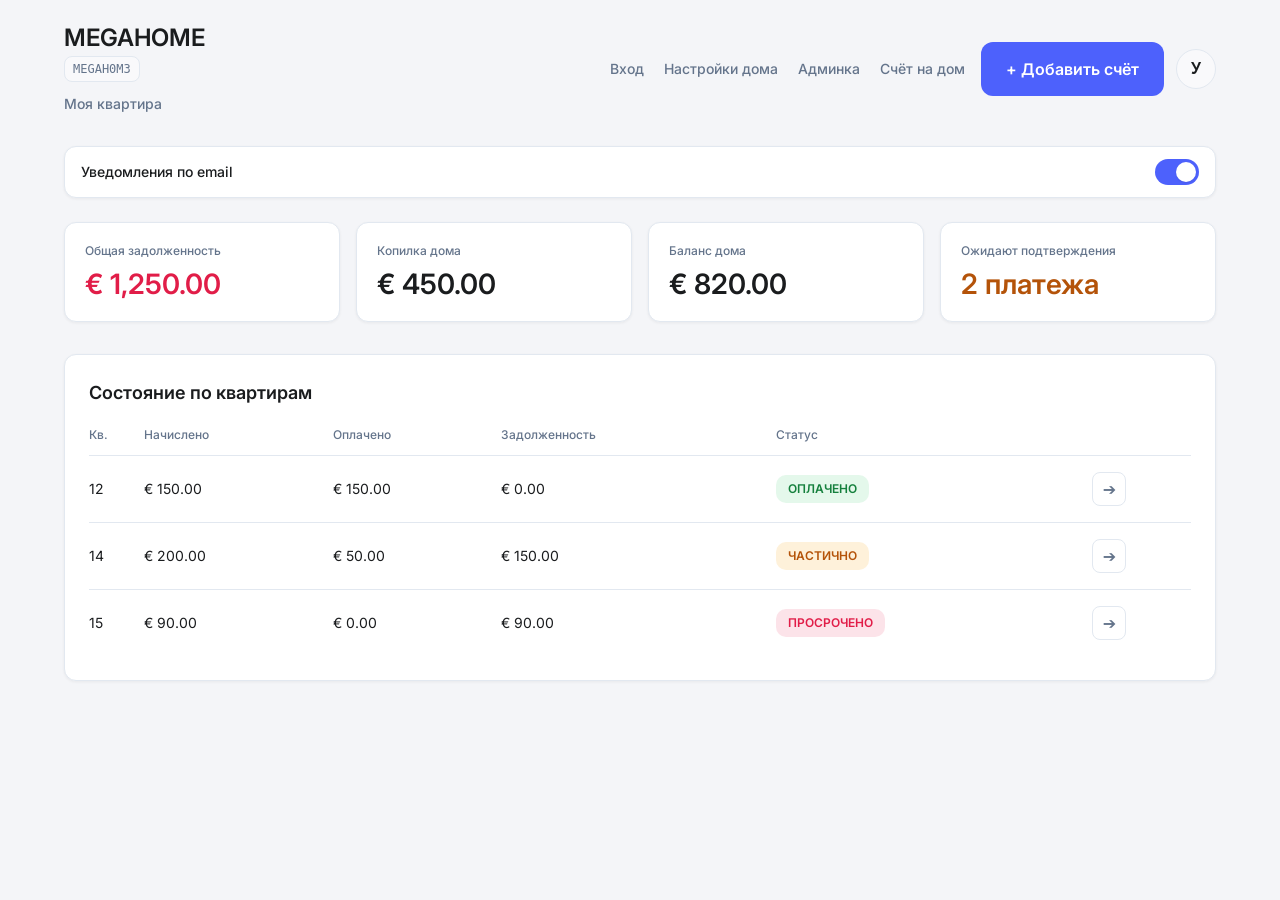
==== index.html @ 359cebdf "Initial project deploy Made-with: Cursor" ====
<!DOCTYPE html>
<html lang="ru">
<head>
  <meta charset="UTF-8">
  <meta name="viewport" content="width=device-width, initial-scale=1.0">
  <title>Управляющий | MEGAHOME</title>
  <link rel="preconnect" href="https://fonts.googleapis.com">
  <link rel="preconnect" href="https://fonts.gstatic.com" crossorigin>
  <link href="https://fonts.googleapis.com/css2?family=Inter:wght@400;500;600&display=swap" rel="stylesheet">
  <link rel="stylesheet" href="style.css">
</head>
<body>

  <div class="dashboard-wrapper">
    <header class="top-bar">
      <div class="brand brand-meta">
        <h1>MEGAHOME</h1>
        <span class="house-code">MEGAH0M3</span>
        <a href="apartment.html" class="link-subtle brand-page-link">Моя квартира</a>
      </div>
      <div class="actions">
        <a href="auth.html" class="link-subtle actions-form-link">Вход</a>
        <a href="home-settings.html" class="link-subtle actions-form-link">Настройки дома</a>
        <a href="platform-admin.html" class="link-subtle actions-form-link">Админка</a>
        <a href="add-expense.html" class="link-subtle actions-form-link">Счёт на дом</a>
        <button type="button" class="btn-primary" id="openAddAccountModal" aria-haspopup="dialog">
          + Добавить счёт
        </button>
        <button type="button" class="profile-avatar" id="openProfileSheet" aria-haspopup="dialog" aria-label="Меню профиля">
          У
        </button>
      </div>
    </header>

    <main class="content">
      <div class="toggle-row toggle-row--wide">
        <span class="toggle-label" id="label-email-notify">Уведомления по email</span>
        <label class="toggle">
          <input type="checkbox" class="toggle-input" id="toggle-email" aria-labelledby="label-email-notify" checked>
          <span class="toggle-track"><span class="toggle-thumb"></span></span>
        </label>
      </div>

      <section class="metrics-grid">
        <div class="metric-card surface-card">
          <span class="metric-label">Общая задолженность</span>
          <h2 class="metric-value danger">€ 1,250.00</h2>
        </div>
        <div class="metric-card surface-card">
          <span class="metric-label">Копилка дома</span>
          <h2 class="metric-value">€ 450.00</h2>
        </div>
        <div class="metric-card surface-card">
          <span class="metric-label">Баланс дома</span>
          <h2 class="metric-value">€ 820.00</h2>
        </div>
        <div class="metric-card surface-card">
          <span class="metric-label">Ожидают подтверждения</span>
          <h2 class="metric-value warning">2 платежа</h2>
        </div>
      </section>

      <section class="data-section surface-card">
        <h3 class="section-title">Состояние по квартирам</h3>
        <table class="data-table">
          <thead>
            <tr>
              <th>Кв.</th>
              <th>Начислено</th>
              <th>Оплачено</th>
              <th>Задолженность</th>
              <th>Статус</th>
              <th></th>
            </tr>
          </thead>
          <tbody>
            <tr>
              <td>12</td>
              <td>€ 150.00</td>
              <td>€ 150.00</td>
              <td>€ 0.00</td>
              <td><span class="badge status-tooltip status-tooltip--success">ОПЛАЧЕНО</span></td>
              <td><a href="apartment.html" class="btn-icon" aria-label="Подробнее о квартире 12">➔</a></td>
            </tr>
            <tr>
              <td>14</td>
              <td>€ 200.00</td>
              <td>€ 50.00</td>
              <td>€ 150.00</td>
              <td><span class="badge status-tooltip status-tooltip--warning">ЧАСТИЧНО</span></td>
              <td><a href="home-settings.html" class="btn-icon" aria-label="Подробнее о квартире 14">➔</a></td>
            </tr>
            <tr>
              <td>15</td>
              <td>€ 90.00</td>
              <td>€ 0.00</td>
              <td>€ 90.00</td>
              <td><span class="badge status-tooltip status-tooltip--danger">ПРОСРОЧЕНО</span></td>
              <td><a href="add-expense.html" class="btn-icon" aria-label="Создать счет для квартиры 15">➔</a></td>
            </tr>
          </tbody>
        </table>
      </section>
    </main>
  </div>

  <!-- Pop-up: ввод + две кнопки -->
  <div class="modal-backdrop" id="modalBackdrop" role="dialog" aria-modal="true" aria-labelledby="modalTitle" hidden>
    <div class="modal">
      <h2 id="modalTitle" class="modal-title">Новый счёт</h2>
      <p class="modal-body">Укажите название счёта — его увидят жильцы в общем списке.</p>
      <label class="sr-only" for="modalInput">Название счёта</label>
      <input class="modal-field" id="modalInput" type="text" placeholder="Placeholder" autocomplete="off">
      <div class="modal-actions modal-actions--row">
        <button type="button" class="btn-ghost" id="modalCancel">Отмена</button>
        <button type="button" class="btn-primary" id="modalConfirm">Добавить</button>
      </div>
    </div>
  </div>

  <!-- Action Sheet -->
  <div class="action-sheet" id="actionSheet" aria-hidden="true">
    <button type="button" class="action-sheet-backdrop" id="actionSheetBackdrop" aria-label="Закрыть меню"></button>
    <div class="action-sheet-panel">
      <div class="action-sheet-card">
        <div class="action-sheet-header">
          <div class="action-sheet-title">Профиль</div>
          <p class="action-sheet-message">Выберите действие для этой учётной записи.</p>
        </div>
        <ul class="action-sheet-list">
          <li><button type="button" class="action-sheet-item" data-go="home-settings.html">Настройки дома</button></li>
          <li><button type="button" class="action-sheet-item" data-go="add-expense.html">Пригласить жильца</button></li>
          <li><button type="button" class="action-sheet-item action-sheet-item--destructive" data-go="auth.html">Выйти из дома</button></li>
        </ul>
      </div>
      <button type="button" class="action-sheet-cancel" id="actionSheetCancel">Отмена</button>
    </div>
  </div>

  <script>
    (function () {
      var modalBackdrop = document.getElementById("modalBackdrop");
      var openModalBtn = document.getElementById("openAddAccountModal");
      var modalCancel = document.getElementById("modalCancel");
      var modalConfirm = document.getElementById("modalConfirm");
      var modalInput = document.getElementById("modalInput");

      function openModal() {
        modalBackdrop.hidden = false;
        requestAnimationFrame(function () {
          modalBackdrop.classList.add("is-open");
        });
        modalInput.focus();
      }

      function closeModal() {
        modalBackdrop.classList.remove("is-open");
        setTimeout(function () {
          modalBackdrop.hidden = true;
        }, 200);
      }

      openModalBtn.addEventListener("click", openModal);
      modalCancel.addEventListener("click", closeModal);
      modalConfirm.addEventListener("click", function () {
        closeModal();
        window.location.href = "add-expense.html";
      });
      modalBackdrop.addEventListener("click", function (e) {
        if (e.target === modalBackdrop) closeModal();
      });

      var sheet = document.getElementById("actionSheet");
      var sheetBackdrop = document.getElementById("actionSheetBackdrop");
      var sheetCancel = document.getElementById("actionSheetCancel");
      var openSheetBtn = document.getElementById("openProfileSheet");

      function openSheet() {
        sheet.classList.add("is-open");
        sheet.setAttribute("aria-hidden", "false");
      }

      function closeSheet() {
        sheet.classList.remove("is-open");
        sheet.setAttribute("aria-hidden", "true");
      }

      openSheetBtn.addEventListener("click", openSheet);
      sheetBackdrop.addEventListener("click", closeSheet);
      sheetCancel.addEventListener("click", closeSheet);
      sheet.querySelectorAll("[data-go]").forEach(function (btn) {
        btn.addEventListener("click", function () {
          var target = btn.getAttribute("data-go");
          closeSheet();
          if (target) window.location.href = target;
        });
      });

      document.addEventListener("keydown", function (e) {
        if (e.key === "Escape") {
          if (modalBackdrop.classList.contains("is-open")) closeModal();
          if (sheet.classList.contains("is-open")) closeSheet();
        }
      });
    })();
  </script>
</body>
</html>
---- style.css ----
/* Дизайн-система: токены (Action Sheet, Pop-Up, Toggle, типографика Inter) */
:root {
  --color-primary: #4d61fc;
  --color-primary-hover: #3d4fe0;
  --color-primary-focus-ring: rgba(77, 97, 252, 0.35);
  --color-destructive: #e11d48;
  --color-destructive-hover: #c5163d;

  --color-bg-page: #f4f5f8;
  --color-bg-surface: #ffffff;
  --color-bg-muted: #f9f9fb;
  --color-border: #e2e8f0;

  --color-text: #1a1c1e;
  --color-text-muted: #64748b;

  --color-toggle-off: #e1e4e8;
  --color-toggle-off-hover: #d1d5db;
  --color-toggle-knob: #ffffff;

  --font-family: "Inter", system-ui, -apple-system, "Segoe UI", sans-serif;

  --radius-sm: 8px;
  --radius-md: 12px;
  --radius-lg: 16px;
  --radius-pill: 999px;

  --shadow-modal: 0 24px 48px rgba(26, 28, 30, 0.12);
  --shadow-card: 0 1px 3px rgba(26, 28, 30, 0.06);

  /* Типографика (px из спецификации) */
  --h5-size: 24px;
  --h5-lh: 28px;
  --s1-size: 18px;
  --s1-lh: 28px;
  --s2-size: 16px;
  --s2-lh: 24px;
  --b1-size: 16px;
  --b1-lh: 24px;
  --b3-size: 14px;
  --b3-lh: 20px;
  --c1-size: 12px;
  --c1-lh: 16px;
  --label-size: 12px;
  --label-lh: 16px;
  --btn-large-size: 16px;
  --btn-large-lh: 20px;
}

* {
  box-sizing: border-box;
  margin: 0;
  padding: 0;
}

body {
  background-color: var(--color-bg-page);
  color: var(--color-text);
  font-family: var(--font-family);
  font-size: var(--b1-size);
  line-height: var(--b1-lh);
  font-weight: 400;
  letter-spacing: 0;
  -webkit-font-smoothing: antialiased;
}

/* Типографика */
.text-h5 {
  font-size: var(--h5-size);
  line-height: var(--h5-lh);
  font-weight: 600;
  letter-spacing: 0;
}

.text-s1 {
  font-size: var(--s1-size);
  line-height: var(--s1-lh);
  font-weight: 600;
  letter-spacing: 0;
}

.text-s2 {
  font-size: var(--s2-size);
  line-height: var(--s2-lh);
  font-weight: 600;
  letter-spacing: 0;
}

.text-b3 {
  font-size: var(--b3-size);
  line-height: var(--b3-lh);
  font-weight: 400;
  letter-spacing: 0;
}

.text-b3-medium {
  font-size: var(--b3-size);
  line-height: var(--b3-lh);
  font-weight: 500;
  letter-spacing: 0;
}

.text-label {
  font-size: var(--label-size);
  line-height: var(--label-lh);
  font-weight: 500;
  letter-spacing: 0;
}

.text-c1 {
  font-size: var(--c1-size);
  line-height: var(--c1-lh);
  font-weight: 400;
  letter-spacing: 0;
}

.dashboard-wrapper {
  max-width: 1200px;
  margin: 0 auto;
  padding: 24px 24px 48px;
}

/* Карточки / поверхности */
.surface-card {
  background: var(--color-bg-surface);
  border: 1px solid var(--color-border);
  border-radius: var(--radius-md);
  box-shadow: var(--shadow-card);
}

/* Шапка */
.top-bar {
  display: flex;
  justify-content: space-between;
  align-items: center;
  flex-wrap: wrap;
  gap: 16px;
  margin-bottom: 32px;
}

.brand h1 {
  font-size: var(--h5-size);
  line-height: var(--h5-lh);
  font-weight: 600;
  letter-spacing: 0;
}

.brand-meta {
  display: flex;
  flex-direction: column;
  gap: 4px;
}

.house-code {
  font-size: var(--c1-size);
  line-height: var(--c1-lh);
  color: var(--color-text-muted);
  font-family: ui-monospace, "Cascadia Code", monospace;
  background: var(--color-bg-muted);
  padding: 4px 8px;
  border-radius: var(--radius-sm);
  border: 1px solid var(--color-border);
  width: fit-content;
}

.actions {
  display: flex;
  gap: 12px;
  align-items: center;
}

.actions-form-link {
  padding: 8px 4px;
  white-space: nowrap;
}

/* Кнопка Large: Semi Bold 16 / 20 */
.btn-primary {
  background-color: var(--color-primary);
  color: #ffffff;
  border: none;
  padding: 10px 20px;
  font-family: inherit;
  font-size: var(--btn-large-size);
  line-height: var(--btn-large-lh);
  font-weight: 600;
  letter-spacing: 0;
  border-radius: var(--radius-sm);
  cursor: pointer;
  transition: background-color 0.15s ease, box-shadow 0.15s ease;
}

.btn-primary:hover {
  background-color: var(--color-primary-hover);
}

.btn-primary:focus-visible {
  outline: none;
  box-shadow: 0 0 0 3px var(--color-primary-focus-ring);
}

.btn-ghost {
  background: transparent;
  color: var(--color-primary);
  border: 1px solid var(--color-primary);
  padding: 10px 18px;
  font-family: inherit;
  font-size: var(--btn-large-size);
  line-height: var(--btn-large-lh);
  font-weight: 600;
  border-radius: var(--radius-sm);
  cursor: pointer;
  transition: background-color 0.15s ease, color 0.15s ease;
}

.btn-ghost:hover {
  background: rgba(77, 97, 252, 0.06);
}

.btn-ghost:focus-visible {
  outline: none;
  box-shadow: 0 0 0 3px var(--color-primary-focus-ring);
}

.profile-avatar {
  width: 40px;
  height: 40px;
  background: var(--color-bg-muted);
  border: 1px solid var(--color-border);
  border-radius: 50%;
  display: flex;
  align-items: center;
  justify-content: center;
  font-weight: 600;
  font-size: var(--s2-size);
  color: var(--color-text);
  cursor: pointer;
  transition: border-color 0.15s ease, box-shadow 0.15s ease;
}

.profile-avatar:hover {
  border-color: var(--color-primary);
}

.profile-avatar:focus-visible {
  outline: none;
  box-shadow: 0 0 0 3px var(--color-primary-focus-ring);
}

/* Метрики */
.metrics-grid {
  display: grid;
  grid-template-columns: repeat(auto-fit, minmax(240px, 1fr));
  gap: 16px;
  margin-bottom: 32px;
}

.metric-card {
  padding: 20px;
  display: flex;
  flex-direction: column;
  gap: 8px;
}

.metric-label {
  font-size: var(--label-size);
  line-height: var(--label-lh);
  font-weight: 500;
  color: var(--color-text-muted);
  letter-spacing: 0;
}

.metric-value {
  font-size: 28px;
  line-height: 34px;
  font-weight: 600;
  letter-spacing: 0;
  color: var(--color-text);
}

.metric-value.danger {
  color: var(--color-destructive);
}

.metric-value.warning {
  color: #b45309;
}

/* Секция таблицы */
.data-section {
  padding: 24px;
}

.section-title {
  font-size: var(--s1-size);
  line-height: var(--s1-lh);
  font-weight: 600;
  margin-bottom: 20px;
  color: var(--color-text);
}

.data-table {
  width: 100%;
  border-collapse: collapse;
  text-align: left;
}

.data-table th {
  color: var(--color-text-muted);
  font-weight: 500;
  font-size: var(--label-size);
  line-height: var(--label-lh);
  padding-bottom: 12px;
  border-bottom: 1px solid var(--color-border);
}

.data-table td {
  padding: 16px 0;
  border-bottom: 1px solid var(--color-border);
  font-size: var(--b3-size);
  line-height: var(--b3-lh);
}

.data-table tr:last-child td {
  border-bottom: none;
}

.badge {
  font-size: var(--c1-size);
  line-height: var(--c1-lh);
  font-weight: 600;
  padding: 4px 10px;
  border-radius: var(--radius-sm);
  letter-spacing: 0;
}

.badge-success {
  background: rgba(34, 197, 94, 0.12);
  color: #15803d;
}

.badge-warning {
  background: rgba(245, 158, 11, 0.15);
  color: #b45309;
}

.badge-danger {
  background: rgba(225, 29, 72, 0.12);
  color: var(--color-destructive);
}

/* Статусы таблицы в стиле tooltip */
.status-tooltip {
  position: relative;
  display: inline-flex;
  align-items: center;
  justify-content: center;
  min-height: 28px;
  padding: 6px 12px;
  border-radius: 10px;
  font-size: var(--c1-size);
  line-height: var(--c1-lh);
  font-weight: 600;
  letter-spacing: 0;
}

.status-tooltip--success {
  background: rgba(34, 197, 94, 0.12);
  color: #15803d;
}

.status-tooltip--warning {
  background: rgba(245, 158, 11, 0.15);
  color: #b45309;
}

.status-tooltip--danger {
  background: rgba(225, 29, 72, 0.12);
  color: var(--color-destructive);
}

.btn-icon {
  background: none;
  border: none;
  color: var(--color-text-muted);
  cursor: pointer;
  padding: 8px;
  border-radius: var(--radius-sm);
  font-size: 16px;
  transition: color 0.15s ease, background 0.15s ease;
}

.btn-icon:hover {
  color: var(--color-primary);
  background: var(--color-bg-muted);
}

.btn-icon:focus-visible {
  outline: none;
  box-shadow: 0 0 0 3px var(--color-primary-focus-ring);
}

/* Toggle (switch) */
.toggle-row {
  display: flex;
  align-items: center;
  justify-content: space-between;
  gap: 16px;
  max-width: 360px;
  padding: 12px 16px;
  background: var(--color-bg-surface);
  border: 1px solid var(--color-border);
  border-radius: var(--radius-md);
  box-shadow: var(--shadow-card);
}

.toggle-row--wide {
  max-width: none;
  margin-bottom: 24px;
}

.toggle-row .toggle-label {
  color: var(--color-text);
  font-size: var(--b3-size);
  line-height: var(--b3-lh);
  font-weight: 500;
}

.toggle-input {
  position: absolute;
  opacity: 0;
  width: 0;
  height: 0;
}

.toggle {
  position: relative;
  width: 44px;
  height: 26px;
  flex-shrink: 0;
  cursor: pointer;
}

.toggle-track {
  position: absolute;
  inset: 0;
  background: var(--color-toggle-off);
  border-radius: var(--radius-pill);
  transition: background-color 0.2s ease;
}

.toggle-thumb {
  position: absolute;
  top: 3px;
  left: 3px;
  width: 20px;
  height: 20px;
  background: var(--color-toggle-knob);
  border-radius: 50%;
  box-shadow: 0 1px 2px rgba(0, 0, 0, 0.08);
  transition: transform 0.2s ease;
}

.toggle:hover .toggle-track {
  background: var(--color-toggle-off-hover);
}

.toggle-input:checked + .toggle-track {
  background: var(--color-primary);
}

.toggle-input:checked + .toggle-track .toggle-thumb {
  transform: translateX(18px);
}

.toggle:has(.toggle-input:checked):hover .toggle-track {
  background: var(--color-primary-hover);
}

.toggle-input:focus-visible + .toggle-track {
  box-shadow: 0 0 0 3px var(--color-primary-focus-ring);
}

.toggle-input:disabled + .toggle-track {
  opacity: 0.45;
  cursor: not-allowed;
}

.toggle:has(.toggle-input:disabled) {
  cursor: not-allowed;
}

.toggle-row:has(.toggle-input:disabled) .toggle-label {
  color: var(--color-text-muted);
}

/* Pop-up / Modal */
.modal-backdrop {
  position: fixed;
  inset: 0;
  background: rgba(26, 28, 30, 0.45);
  display: flex;
  align-items: center;
  justify-content: center;
  padding: 24px;
  z-index: 1000;
  opacity: 0;
  visibility: hidden;
  transition: opacity 0.2s ease, visibility 0.2s ease;
}

.modal-backdrop.is-open {
  opacity: 1;
  visibility: visible;
}

.modal {
  width: 100%;
  max-width: 400px;
  background: var(--color-bg-surface);
  border-radius: var(--radius-sm);
  padding: 28px 28px 24px;
  box-shadow: var(--shadow-modal);
  display: flex;
  flex-direction: column;
  gap: 16px;
  text-align: center;
  transform: translateY(8px);
  transition: transform 0.2s ease;
}

.modal-backdrop.is-open .modal {
  transform: translateY(0);
}

.modal-title {
  font-size: var(--s1-size);
  line-height: var(--s1-lh);
  font-weight: 600;
  color: var(--color-text);
}

.modal-body {
  font-size: var(--b3-size);
  line-height: var(--b3-lh);
  color: var(--color-text-muted);
}

.modal-field {
  width: 100%;
  padding: 12px 14px;
  font-family: inherit;
  font-size: var(--b3-size);
  line-height: var(--b3-lh);
  border: 1px solid var(--color-border);
  border-radius: var(--radius-sm);
  color: var(--color-text);
  transition: border-color 0.15s ease, box-shadow 0.15s ease;
}

.modal-field::placeholder {
  color: #94a3b8;
}

.modal-field:focus {
  outline: none;
  border-color: var(--color-primary);
  box-shadow: 0 0 0 3px var(--color-primary-focus-ring);
}

.modal-actions {
  display: flex;
  flex-direction: column;
  gap: 10px;
  margin-top: 4px;
}

.modal-actions--row {
  flex-direction: row;
  justify-content: center;
  gap: 12px;
}

.modal-actions .btn-primary,
.modal-actions .btn-ghost {
  flex: 1;
  min-width: 0;
}

/* Action Sheet */
.action-sheet {
  position: fixed;
  inset: 0;
  z-index: 901;
  pointer-events: none;
  visibility: hidden;
}

.action-sheet.is-open {
  pointer-events: auto;
  visibility: visible;
}

.action-sheet-backdrop {
  position: absolute;
  inset: 0;
  background: rgba(26, 28, 30, 0.4);
  opacity: 0;
  transition: opacity 0.2s ease;
  border: none;
  cursor: pointer;
  padding: 0;
}

.action-sheet.is-open .action-sheet-backdrop {
  opacity: 1;
}

.action-sheet-panel {
  position: absolute;
  left: 16px;
  right: 16px;
  bottom: 16px;
  display: flex;
  flex-direction: column;
  gap: 10px;
  max-width: 480px;
  margin: 0 auto;
  transform: translateY(calc(100% + 24px));
  transition: transform 0.25s ease;
}

.action-sheet.is-open .action-sheet-panel {
  transform: translateY(0);
}

.action-sheet-card {
  background: var(--color-bg-muted);
  border-radius: var(--radius-lg);
  overflow: hidden;
  border: 1px solid var(--color-border);
}

.action-sheet-header {
  padding: 16px 16px 12px;
  text-align: center;
  border-bottom: 1px solid var(--color-border);
}

.action-sheet-title {
  font-size: var(--s2-size);
  line-height: var(--s2-lh);
  font-weight: 600;
  color: var(--color-text);
}

.action-sheet-message {
  margin-top: 6px;
  font-size: var(--b3-size);
  line-height: var(--b3-lh);
  color: var(--color-text-muted);
}

.action-sheet-list {
  list-style: none;
}

.action-sheet-item {
  display: block;
  width: 100%;
  padding: 16px;
  font-family: inherit;
  font-size: var(--s2-size);
  line-height: var(--s2-lh);
  font-weight: 600;
  text-align: center;
  color: var(--color-primary);
  background: transparent;
  border: none;
  border-bottom: 1px solid var(--color-border);
  cursor: pointer;
  transition: background 0.15s ease;
}

.action-sheet-item:last-child {
  border-bottom: none;
}

.action-sheet-item:hover {
  background: rgba(77, 97, 252, 0.06);
}

.action-sheet-item--destructive {
  color: var(--color-destructive);
}

.action-sheet-item--destructive:hover {
  background: rgba(225, 29, 72, 0.06);
}

.action-sheet-cancel {
  display: block;
  width: 100%;
  padding: 16px;
  font-family: inherit;
  font-size: var(--s2-size);
  line-height: var(--s2-lh);
  font-weight: 600;
  text-align: center;
  color: #ffffff;
  background: var(--color-primary);
  border: none;
  border-radius: var(--radius-lg);
  cursor: pointer;
  transition: background 0.15s ease;
}

.action-sheet-cancel:hover {
  background: var(--color-primary-hover);
}

.action-sheet-cancel:focus-visible {
  outline: none;
  box-shadow: 0 0 0 3px var(--color-primary-focus-ring);
}

.sr-only {
  position: absolute;
  width: 1px;
  height: 1px;
  padding: 0;
  margin: -1px;
  overflow: hidden;
  clip: rect(0, 0, 0, 0);
  white-space: nowrap;
  border: 0;
}

/* ---------- Страница жильца: «Моя квартира» ---------- */

.btn-block {
  width: 100%;
  justify-content: center;
}

.btn-secondary {
  background-color: var(--color-bg-surface);
  color: var(--color-text);
  border: 1px solid var(--color-border);
  padding: 14px 20px;
  font-family: inherit;
  font-size: var(--btn-large-size);
  line-height: var(--btn-large-lh);
  font-weight: 600;
  letter-spacing: 0;
  border-radius: var(--radius-sm);
  cursor: pointer;
  transition: background-color 0.15s ease, border-color 0.15s ease, box-shadow 0.15s ease;
}

.btn-secondary:hover {
  background-color: var(--color-bg-muted);
  border-color: #cbd5e1;
}

.btn-secondary:focus-visible {
  outline: none;
  box-shadow: 0 0 0 3px var(--color-primary-focus-ring);
}

body:has(.app-container) {
  display: flex;
  justify-content: center;
}

.app-container {
  width: 100%;
  max-width: 480px;
  min-height: 100vh;
  padding: 16px 20px 40px;
  display: flex;
  flex-direction: column;
  gap: 20px;
}

.app-breadcrumb {
  margin-bottom: -4px;
}

.link-subtle {
  font-size: var(--b3-size);
  line-height: var(--b3-lh);
  font-weight: 500;
  color: var(--color-text-muted);
  text-decoration: none;
  transition: color 0.15s ease;
}

.link-subtle:hover {
  color: var(--color-primary);
}

.brand-page-link {
  display: inline-block;
  margin-top: 8px;
}

.app-header {
  display: flex;
  justify-content: space-between;
  align-items: center;
  gap: 16px;
}

.user-info {
  display: flex;
  flex-direction: column;
  gap: 4px;
  min-width: 0;
}

.subtitle {
  font-size: var(--c1-size);
  line-height: var(--c1-lh);
  color: var(--color-text-muted);
  font-family: ui-monospace, "Cascadia Code", monospace;
  letter-spacing: 0;
}

.app-header h1 {
  font-size: var(--h5-size);
  line-height: var(--h5-lh);
  font-weight: 600;
  letter-spacing: 0;
}

.app-content {
  display: flex;
  flex-direction: column;
  gap: 24px;
}

.balance-card {
  padding: 24px;
  border-radius: var(--radius-lg);
  display: flex;
  flex-direction: column;
  gap: 16px;
}

.card-label {
  font-size: var(--label-size);
  line-height: var(--label-lh);
  font-weight: 500;
  color: var(--color-text-muted);
}

.balance-total {
  font-size: 40px;
  line-height: 48px;
  font-weight: 600;
  letter-spacing: 0;
  color: var(--color-text);
}

.balance-total.danger {
  color: var(--color-destructive);
}

.action-buttons {
  display: flex;
  flex-direction: column;
  gap: 10px;
}

.section-tabs {
  display: flex;
  gap: 20px;
  border-bottom: 1px solid var(--color-border);
  padding-bottom: 0;
  overflow-x: auto;
  -webkit-overflow-scrolling: touch;
}

.tab {
  flex-shrink: 0;
  background: none;
  border: none;
  color: var(--color-text-muted);
  font-family: inherit;
  font-size: var(--b3-size);
  line-height: var(--b3-lh);
  font-weight: 500;
  cursor: pointer;
  padding: 8px 0 12px;
  position: relative;
  transition: color 0.15s ease;
}

.tab:hover {
  color: var(--color-text);
}

.tab.active {
  color: var(--color-text);
  font-weight: 600;
}

.tab.active::after {
  content: "";
  position: absolute;
  bottom: 0;
  left: 0;
  width: 100%;
  height: 2px;
  background: var(--color-primary);
  border-radius: 2px 2px 0 0;
}

.charges-list {
  display: flex;
  flex-direction: column;
  gap: 12px;
}

.charge-item {
  padding: 18px;
  border-radius: var(--radius-md);
  display: flex;
  flex-direction: column;
  gap: 14px;
}

.charge-header {
  display: flex;
  justify-content: space-between;
  align-items: flex-start;
  gap: 12px;
}

.charge-title-group {
  display: flex;
  gap: 12px;
  align-items: center;
  min-width: 0;
}

.charge-icon {
  font-size: 22px;
  width: 44px;
  height: 44px;
  display: flex;
  align-items: center;
  justify-content: center;
  background: var(--color-bg-muted);
  border: 1px solid var(--color-border);
  border-radius: var(--radius-sm);
  flex-shrink: 0;
}

.charge-title {
  font-size: var(--s2-size);
  line-height: var(--s2-lh);
  font-weight: 600;
  color: var(--color-text);
}

.charge-period {
  display: block;
  margin-top: 2px;
  font-size: var(--c1-size);
  line-height: var(--c1-lh);
  color: var(--color-text-muted);
}

.charge-details {
  display: flex;
  justify-content: space-between;
  align-items: flex-end;
  gap: 12px;
  border-top: 1px solid var(--color-border);
  padding-top: 14px;
}

.charge-actions-col {
  display: flex;
  flex-direction: column;
  align-items: flex-end;
  gap: 8px;
}

.amount-group {
  display: flex;
  flex-direction: column;
  gap: 2px;
}

.charge-amount {
  font-size: var(--s1-size);
  line-height: var(--s1-lh);
  font-weight: 600;
  color: var(--color-text);
}

.charge-original {
  font-size: var(--c1-size);
  line-height: var(--c1-lh);
  color: var(--color-text-muted);
}

.charge-details .btn-text {
  flex-shrink: 0;
  background: none;
  border: none;
  color: var(--color-primary);
  font-family: inherit;
  font-size: var(--b3-size);
  line-height: var(--b3-lh);
  font-weight: 600;
  cursor: pointer;
  text-align: right;
  text-decoration: underline;
  text-decoration-color: rgba(77, 97, 252, 0.35);
  text-underline-offset: 3px;
  padding: 4px 0;
  transition: color 0.15s ease, text-decoration-color 0.15s ease;
}

.charge-details .btn-text:hover {
  color: var(--color-primary-hover);
  text-decoration-color: var(--color-primary-hover);
}

.charge-details .btn-text:focus-visible {
  outline: none;
  border-radius: var(--radius-sm);
  box-shadow: 0 0 0 3px var(--color-primary-focus-ring);
}

/* ---------- Форма «Новый счёт на дом» ---------- */

body.page-add-expense {
  min-height: 100vh;
  padding: 24px 16px 40px;
}

.page-add-expense .modal-overlay {
  width: 100%;
  max-width: 560px;
  margin: 0 auto;
  display: flex;
  justify-content: center;
  align-items: flex-start;
}

.form-container {
  width: 100%;
  max-width: 520px;
  border-radius: var(--radius-md);
  padding: 24px;
  box-shadow: var(--shadow-modal);
}

.form-header {
  display: flex;
  justify-content: space-between;
  align-items: flex-start;
  gap: 16px;
  margin-bottom: 24px;
}

.form-title {
  font-size: var(--s1-size);
  line-height: var(--s1-lh);
  font-weight: 600;
  color: var(--color-text);
}

.btn-close {
  flex-shrink: 0;
  display: flex;
  align-items: center;
  justify-content: center;
  width: 40px;
  height: 40px;
  margin: -8px -8px 0 0;
  background: none;
  border: none;
  border-radius: var(--radius-sm);
  color: var(--color-text-muted);
  font-size: 20px;
  line-height: 1;
  text-decoration: none;
  cursor: pointer;
  transition: color 0.15s ease, background 0.15s ease;
}

.btn-close:hover {
  color: var(--color-text);
  background: var(--color-bg-muted);
}

.btn-close:focus-visible {
  outline: none;
  box-shadow: 0 0 0 3px var(--color-primary-focus-ring);
}

.expense-form {
  display: flex;
  flex-direction: column;
  gap: 20px;
}

.form-row {
  display: grid;
  grid-template-columns: 1fr 1fr;
  gap: 16px;
}

@media (max-width: 520px) {
  .form-row {
    grid-template-columns: 1fr;
  }
}

.input-group {
  display: flex;
  flex-direction: column;
  gap: 6px;
}

.input-group > label,
.input-label-block {
  font-size: var(--label-size);
  line-height: var(--label-lh);
  font-weight: 500;
  color: var(--color-text-muted);
}

.expense-form input[type="text"],
.expense-form input[type="number"],
.expense-form input[type="month"],
.expense-form select,
.expense-form textarea {
  width: 100%;
  background: var(--color-bg-surface);
  border: 1px solid var(--color-border);
  color: var(--color-text);
  padding: 12px 14px;
  border-radius: var(--radius-sm);
  font-size: var(--b3-size);
  line-height: var(--b3-lh);
  font-family: inherit;
  transition: border-color 0.15s ease, box-shadow 0.15s ease;
  outline: none;
}

.expense-form input::placeholder,
.expense-form textarea::placeholder {
  color: #94a3b8;
}

.expense-form input:focus,
.expense-form select:focus,
.expense-form textarea:focus {
  border-color: var(--color-primary);
  box-shadow: 0 0 0 3px var(--color-primary-focus-ring);
}

.expense-form select {
  appearance: none;
  background-image: url("data:image/svg+xml,%3Csvg xmlns='http://www.w3.org/2000/svg' width='16' height='16' viewBox='0 0 24 24' fill='none' stroke='%2364748b' stroke-width='2' stroke-linecap='round' stroke-linejoin='round'%3E%3Cpolyline points='6 9 12 15 18 9'/%3E%3C/svg%3E");
  background-repeat: no-repeat;
  background-position: right 12px center;
  background-size: 16px;
  padding-right: 40px;
  cursor: pointer;
}

.expense-form select option {
  background-color: var(--color-bg-surface);
  color: var(--color-text);
}

.file-upload-zone {
  border: 1px dashed var(--color-border);
  border-radius: var(--radius-sm);
  padding: 24px 16px;
  text-align: center;
  cursor: pointer;
  position: relative;
  transition: border-color 0.15s ease, background 0.15s ease;
  background: var(--color-bg-muted);
}

.file-upload-zone:hover,
.file-upload-zone:focus-within {
  border-color: var(--color-primary);
  background: rgba(77, 97, 252, 0.04);
}

.file-upload-zone:focus-visible {
  outline: none;
  box-shadow: 0 0 0 3px var(--color-primary-focus-ring);
}

.upload-icon {
  font-size: 24px;
  margin-bottom: 8px;
  line-height: 1;
}

.file-upload-zone p {
  font-size: var(--b3-size);
  line-height: var(--b3-lh);
  color: var(--color-text-muted);
  max-width: 280px;
  margin: 0 auto;
}

.file-upload-link {
  color: var(--color-primary);
  font-weight: 600;
  text-decoration: underline;
  text-decoration-color: rgba(77, 97, 252, 0.35);
  text-underline-offset: 2px;
}

.hidden-input {
  position: absolute;
  inset: 0;
  width: 100%;
  height: 100%;
  opacity: 0;
  cursor: pointer;
  font-size: 0;
}

.checkbox-group {
  display: flex;
  align-items: flex-start;
  gap: 12px;
}

.checkbox-group input[type="checkbox"] {
  margin-top: 3px;
  width: 18px;
  height: 18px;
  flex-shrink: 0;
  accent-color: var(--color-primary);
  cursor: pointer;
}

.checkbox-group label {
  font-size: var(--b3-size);
  line-height: var(--b3-lh);
  font-weight: 500;
  color: var(--color-text);
  cursor: pointer;
  display: flex;
  flex-direction: column;
  gap: 4px;
}

.checkbox-group .hint {
  font-size: var(--c1-size);
  line-height: var(--c1-lh);
  font-weight: 400;
  color: var(--color-text-muted);
}

.form-actions {
  display: flex;
  justify-content: flex-end;
  align-items: center;
  flex-wrap: wrap;
  gap: 12px 20px;
  margin-top: 8px;
  padding-top: 20px;
  border-top: 1px solid var(--color-border);
}

.btn-text--form {
  display: inline-flex;
  align-items: center;
  padding: 10px 4px;
  font-size: var(--b3-size);
  line-height: var(--b3-lh);
  font-weight: 500;
  color: var(--color-text-muted);
  text-decoration: none;
  text-align: center;
  border-radius: var(--radius-sm);
  transition: color 0.15s ease;
}

.btn-text--form:hover {
  color: var(--color-text);
}

.btn-text--form:focus-visible {
  outline: none;
  box-shadow: 0 0 0 3px var(--color-primary-focus-ring);
}

.form-actions .btn-primary {
  min-width: 140px;
}

/* ---------- Детализация начисления (боковая панель) ---------- */

body.page-charge-drawer {
  margin: 0;
  min-height: 100vh;
}

.drawer-overlay {
  position: fixed;
  inset: 0;
  z-index: 850;
}

.drawer-dismiss {
  position: absolute;
  inset: 0;
  background: rgba(26, 28, 30, 0.45);
  text-decoration: none;
  transition: background 0.15s ease;
}

.drawer-dismiss:hover {
  background: rgba(26, 28, 30, 0.52);
}

.drawer-dismiss:focus-visible {
  outline: none;
  box-shadow: inset 0 0 0 3px var(--color-primary-focus-ring);
}

.drawer {
  position: absolute;
  top: 0;
  right: 0;
  bottom: 0;
  width: min(100vw, 440px);
  display: flex;
  flex-direction: column;
  background: var(--color-bg-surface);
  border-left: 1px solid var(--color-border);
  box-shadow: -12px 0 40px rgba(26, 28, 30, 0.1);
  z-index: 1;
}

.drawer-header {
  display: flex;
  justify-content: space-between;
  align-items: flex-start;
  gap: 16px;
  padding: 24px;
  border-bottom: 1px solid var(--color-border);
}

.drawer-header .header-titles {
  display: flex;
  flex-direction: column;
  gap: 4px;
  min-width: 0;
}

.drawer-header .drawer-period.subtitle {
  font-family: inherit;
  text-transform: uppercase;
  letter-spacing: 0.06em;
  font-size: var(--label-size);
  line-height: var(--label-lh);
  font-weight: 500;
  color: var(--color-text-muted);
}

.drawer-title {
  margin-top: 4px;
  font-size: var(--s1-size);
  line-height: var(--s1-lh);
  font-weight: 600;
  color: var(--color-text);
}

.drawer-content {
  flex: 1;
  overflow-y: auto;
  padding: 24px;
  display: flex;
  flex-direction: column;
  gap: 28px;
}

.drawer-section-label {
  font-size: var(--label-size);
  line-height: var(--label-lh);
  font-weight: 500;
  color: var(--color-text-muted);
  margin-bottom: 12px;
}

.calculation-block {
  background: var(--color-bg-muted);
  border-radius: var(--radius-sm);
  padding: 18px;
  border: 1px solid var(--color-border);
}

.calc-row {
  display: flex;
  justify-content: space-between;
  align-items: flex-start;
  gap: 12px;
  margin-bottom: 10px;
  font-size: var(--b3-size);
  line-height: var(--b3-lh);
}

.calc-row:last-of-type {
  margin-bottom: 0;
}

.calc-label {
  color: var(--color-text-muted);
  max-width: 62%;
}

.calc-value {
  font-family: ui-monospace, "Cascadia Code", monospace;
  font-size: var(--b3-size);
  font-weight: 500;
  color: var(--color-text);
  text-align: right;
  flex-shrink: 0;
}

.drawer-divider {
  border: none;
  border-top: 1px solid var(--color-border);
  margin: 14px 0;
}

.result-row {
  margin-bottom: 0;
  font-size: var(--s2-size);
  line-height: var(--s2-lh);
  font-weight: 600;
}

.result-row .calc-label {
  color: var(--color-text);
  max-width: none;
}

.calc-value--total {
  font-size: var(--s1-size);
  line-height: var(--s1-lh);
  font-weight: 600;
  color: var(--color-primary);
}

.document-viewer {
  width: 100%;
  min-height: 220px;
  background: var(--color-bg-muted);
  border: 1px solid var(--color-border);
  border-radius: var(--radius-sm);
  display: flex;
  align-items: center;
  justify-content: center;
  padding: 16px;
}

.pdf-placeholder {
  display: flex;
  flex-direction: column;
  align-items: center;
  gap: 12px;
  text-align: center;
}

.pdf-icon {
  font-size: 40px;
  line-height: 1;
  opacity: 0.85;
}

.pdf-name {
  font-size: var(--b3-size);
  line-height: var(--b3-lh);
  color: var(--color-text-muted);
  word-break: break-all;
  max-width: 100%;
}

.drawer .btn-outline {
  background: transparent;
  border: 1px solid var(--color-border);
  color: var(--color-text);
  padding: 8px 16px;
  font-family: inherit;
  font-size: var(--c1-size);
  line-height: var(--c1-lh);
  font-weight: 600;
  border-radius: var(--radius-sm);
  cursor: pointer;
  transition: border-color 0.15s ease, background 0.15s ease, color 0.15s ease;
}

.drawer .btn-outline:hover {
  border-color: var(--color-primary);
  color: var(--color-primary);
  background: rgba(77, 97, 252, 0.06);
}

.drawer .btn-outline:focus-visible {
  outline: none;
  box-shadow: 0 0 0 3px var(--color-primary-focus-ring);
}

.drawer-footer {
  padding: 20px 24px;
  border-top: 1px solid var(--color-border);
  background: var(--color-bg-surface);
}

.drawer-footer .btn-primary {
  width: 100%;
}

.tab-link {
  display: inline-flex;
  align-items: center;
  text-decoration: none;
}

/* ---------- Копилка дома ---------- */

.piggy-page {
  gap: 24px;
}

.piggy-header {
  display: flex;
  align-items: center;
  gap: 12px;
}

.piggy-header h1 {
  font-size: var(--h5-size);
  line-height: var(--h5-lh);
  font-weight: 600;
  color: var(--color-text);
}

.btn-back {
  display: inline-flex;
  align-items: center;
  gap: 4px;
  padding: 8px 4px;
  border: none;
  border-radius: var(--radius-sm);
  background: none;
  text-decoration: none;
  color: var(--color-text-muted);
  font-size: var(--b3-size);
  line-height: var(--b3-lh);
  font-weight: 500;
  cursor: pointer;
  transition: color 0.15s ease;
}

.btn-back:hover {
  color: var(--color-primary);
}

.btn-back:focus-visible {
  outline: none;
  box-shadow: 0 0 0 3px var(--color-primary-focus-ring);
}

.piggy-balance-card {
  padding: 28px 24px;
  border-radius: var(--radius-lg);
  display: flex;
  flex-direction: column;
  gap: 8px;
  align-items: center;
  text-align: center;
}

.piggy-balance-card .balance-total {
  color: var(--color-text);
}

.piggy-transaction-section {
  display: flex;
  flex-direction: column;
  gap: 10px;
}

.piggy-section-title {
  font-size: var(--s2-size);
  line-height: var(--s2-lh);
  font-weight: 600;
  color: var(--color-text);
}

.piggy-transaction-list {
  display: flex;
  flex-direction: column;
  gap: 10px;
}

.piggy-transaction-item {
  padding: 16px;
  border-radius: var(--radius-md);
  display: flex;
  justify-content: space-between;
  align-items: flex-start;
  gap: 12px;
}

.piggy-tx-info {
  display: flex;
  flex-direction: column;
  gap: 4px;
  min-width: 0;
}

.piggy-tx-date {
  font-size: var(--c1-size);
  line-height: var(--c1-lh);
  color: var(--color-text-muted);
}

.piggy-tx-title {
  font-size: var(--b3-size);
  line-height: var(--b3-lh);
  font-weight: 600;
  color: var(--color-text);
}

.piggy-tx-basis {
  font-size: var(--c1-size);
  line-height: var(--c1-lh);
  color: var(--color-text-muted);
}

.piggy-tx-amount {
  font-size: var(--s2-size);
  line-height: var(--s2-lh);
  font-weight: 600;
  white-space: nowrap;
}

.piggy-tx-amount--danger {
  color: var(--color-destructive);
}

.piggy-tx-amount--success {
  color: #15803d;
}

.piggy-transaction-item--aggregated .piggy-tx-title {
  font-size: var(--s2-size);
}

/* ---------- Auth + House Settings + Platform Admin ---------- */

.text-center {
  text-align: center;
}

.w-100 {
  width: 100%;
}

.mt-4 {
  margin-top: 1.5rem;
}

/* Авторизация */
.page-auth {
  min-height: 100vh;
}

.auth-wrapper {
  display: flex;
  justify-content: center;
  align-items: center;
  min-height: 100vh;
  width: 100%;
  padding: 24px 16px;
}

.auth-card {
  width: 100%;
  max-width: 420px;
  padding: 32px 24px;
  border-radius: var(--radius-md);
  box-shadow: var(--shadow-modal);
}

.auth-card .brand-header {
  margin-bottom: 24px;
}

.auth-card .brand-header h1 {
  font-size: var(--h5-size);
  line-height: var(--h5-lh);
  font-weight: 600;
  margin-bottom: 4px;
}

.auth-card .subtitle {
  font-family: inherit;
  color: var(--color-text-muted);
}

.auth-step {
  display: flex;
  flex-direction: column;
  gap: 14px;
}

.auth-step.active {
  display: flex;
}

.auth-step .input-group {
  display: flex;
  flex-direction: column;
  gap: 6px;
}

.auth-step .input-group label {
  font-size: var(--label-size);
  line-height: var(--label-lh);
  color: var(--color-text-muted);
  font-weight: 500;
}

.auth-step .input-group input {
  width: 100%;
  background: var(--color-bg-surface);
  border: 1px solid var(--color-border);
  color: var(--color-text);
  padding: 12px 14px;
  border-radius: var(--radius-sm);
  font-size: var(--b3-size);
  line-height: var(--b3-lh);
  font-family: inherit;
  outline: none;
  transition: border-color 0.15s ease, box-shadow 0.15s ease;
}

.auth-step .input-group input:focus {
  border-color: var(--color-primary);
  box-shadow: 0 0 0 3px var(--color-primary-focus-ring);
}

.alert-box {
  background: rgba(245, 158, 11, 0.12);
  border-left: 2px solid #b45309;
  border-radius: var(--radius-sm);
  padding: 12px;
  font-size: var(--c1-size);
  line-height: var(--c1-lh);
  color: var(--color-text);
  margin-bottom: 4px;
}

/* Настройки дома */
.home-settings-page .geometric-grid {
  border-radius: var(--radius-sm);
}

.density-high td {
  padding: 10px 0;
}

.inline-input {
  width: 88px;
  background: var(--color-bg-muted);
  border: 1px solid var(--color-border);
  color: var(--color-text);
  font-family: ui-monospace, "Cascadia Code", monospace;
  font-size: var(--b3-size);
  line-height: var(--b3-lh);
  padding: 6px 8px;
  border-radius: var(--radius-sm);
  outline: none;
  transition: border-color 0.15s ease, box-shadow 0.15s ease;
}

.inline-input:focus {
  border-color: var(--color-primary);
  box-shadow: 0 0 0 3px var(--color-primary-focus-ring);
}

.owner-info {
  font-size: var(--c1-size);
  line-height: var(--c1-lh);
  color: var(--color-text-muted);
}

.user-email {
  color: var(--color-text);
}

.mono-text {
  font-family: ui-monospace, "Cascadia Code", monospace;
  letter-spacing: 0.03em;
}

.hs-btn-text {
  background: none;
  border: none;
  color: var(--color-primary);
  font-family: inherit;
  font-size: var(--b3-size);
  line-height: var(--b3-lh);
  font-weight: 600;
  cursor: pointer;
  text-decoration: underline;
  text-underline-offset: 3px;
}

.hs-btn-text:hover {
  color: var(--color-primary-hover);
}

/* Админка платформы */
.admin-layout {
  display: flex;
  min-height: 100vh;
  width: 100%;
}

.sidebar {
  flex-shrink: 0;
}

.geometric-sidebar {
  width: 260px;
  border-radius: 0;
  border-top: none;
  border-bottom: none;
  border-left: none;
  padding: 28px 14px;
  display: flex;
  flex-direction: column;
  gap: 24px;
}

.geometric-sidebar .brand {
  font-size: var(--s2-size);
  line-height: var(--s2-lh);
  font-weight: 600;
}

.nav-menu {
  display: flex;
  flex-direction: column;
  gap: 6px;
}

.nav-item {
  display: block;
  padding: 10px 12px;
  color: var(--color-text-muted);
  text-decoration: none;
  font-size: var(--b3-size);
  line-height: var(--b3-lh);
  border-left: 2px solid transparent;
  border-radius: var(--radius-sm);
  transition: color 0.15s ease, background 0.15s ease, border-color 0.15s ease;
}

.nav-item:hover,
.nav-item.active {
  color: var(--color-text);
  background: var(--color-bg-muted);
  border-left-color: var(--color-primary);
}

.admin-content {
  flex: 1;
  padding: 28px 32px;
  display: flex;
  flex-direction: column;
  gap: 20px;
}

.admin-header {
  display: flex;
  justify-content: space-between;
  align-items: center;
  gap: 12px;
}

.font-bold {
  font-weight: 600;
}

.action-cell {
  display: flex;
  gap: 8px;
}

.btn-success-solid,
.btn-danger-solid {
  border: none;
  border-radius: var(--radius-sm);
  padding: 6px 10px;
  font-size: var(--c1-size);
  line-height: var(--c1-lh);
  font-weight: 600;
  cursor: pointer;
}

.btn-success-solid {
  background: #15803d;
  color: #ffffff;
}

.btn-success-solid:hover {
  background: #166534;
}

.btn-danger-solid {
  background: transparent;
  border: 1px solid var(--color-destructive);
  color: var(--color-destructive);
}

.btn-danger-solid:hover {
  background: rgba(225, 29, 72, 0.08);
}

.auth-links {
  display: inline-flex;
  align-items: center;
  justify-content: center;
  gap: 8px;
  width: 100%;
  margin-bottom: 12px;
}

.piggy-tx-amount {
  text-decoration: none;
}

/* ---------- Настройки профиля ---------- */
.profile-settings-page .settings-layout {
  display: flex;
  flex-direction: column;
  gap: 16px;
}

.profile-settings-page .settings-section {
  padding: 20px;
  border-radius: var(--radius-md);
  display: flex;
  flex-direction: column;
  gap: 14px;
}

.profile-settings-page .settings-section-label {
  font-size: var(--s2-size);
  line-height: var(--s2-lh);
  font-weight: 600;
  color: var(--color-text);
}

.profile-settings-page .section-header-row {
  display: flex;
  justify-content: space-between;
  align-items: center;
  gap: 10px;
}

.profile-settings-page .mb-0 {
  margin-bottom: 0;
}

.profile-settings-page .mt-2 {
  margin-top: 8px;
}

.profile-settings-page .opacity-muted {
  opacity: 0.55;
  background: var(--color-bg-muted);
}

.profile-settings-page .input-group {
  display: flex;
  flex-direction: column;
  gap: 6px;
}

.profile-settings-page .input-group label {
  font-size: var(--label-size);
  line-height: var(--label-lh);
  color: var(--color-text-muted);
  font-weight: 500;
}

.profile-settings-page .input-group input {
  width: 100%;
  background: var(--color-bg-surface);
  border: 1px solid var(--color-border);
  color: var(--color-text);
  padding: 12px 14px;
  border-radius: var(--radius-sm);
  font-size: var(--b3-size);
  line-height: var(--b3-lh);
  font-family: inherit;
  outline: none;
  transition: border-color 0.15s ease, box-shadow 0.15s ease;
}

.profile-settings-page .input-group input:focus {
  border-color: var(--color-primary);
  box-shadow: 0 0 0 3px var(--color-primary-focus-ring);
}

.profile-settings-page .hint {
  margin-top: 2px;
  font-size: var(--c1-size);
  line-height: var(--c1-lh);
  color: var(--color-text-muted);
}

.profile-settings-page .toggle-switch {
  position: relative;
  display: inline-block;
  width: 44px;
  height: 24px;
}

.profile-settings-page .toggle-switch input {
  opacity: 0;
  width: 0;
  height: 0;
}

.profile-settings-page .toggle-slider {
  position: absolute;
  top: 0;
  left: 0;
  right: 0;
  bottom: 0;
  background-color: var(--color-toggle-off);
  transition: 0.2s;
  border-radius: 24px;
}

.profile-settings-page .toggle-slider:before {
  position: absolute;
  content: "";
  height: 18px;
  width: 18px;
  left: 3px;
  bottom: 3px;
  background-color: var(--color-toggle-knob);
  transition: 0.2s;
  border-radius: 50%;
  box-shadow: 0 1px 2px rgba(0, 0, 0, 0.08);
}

.profile-settings-page .toggle-switch input:checked + .toggle-slider {
  background-color: var(--color-primary);
}

.profile-settings-page .toggle-switch input:checked + .toggle-slider:before {
  transform: translateX(20px);
}

.profile-settings-page .toggle-switch.disabled,
.profile-settings-page .toggle-switch.disabled .toggle-slider {
  cursor: not-allowed;
}

/* ---------- Button system normalization ---------- */

:is(
  .btn-primary,
  .btn-secondary,
  .btn-ghost,
  .btn-outline,
  .btn-success-solid,
  .btn-danger-solid
) {
  display: inline-flex;
  align-items: center;
  justify-content: center;
  gap: 6px;
  min-height: 52px;
  padding: 16px 24px;
  border-radius: var(--radius-md);
  font-family: inherit;
  font-size: var(--btn-large-size);
  line-height: var(--btn-large-lh);
  font-weight: 600;
  letter-spacing: 0;
  text-decoration: none;
  cursor: pointer;
  transition: background-color 0.15s ease, border-color 0.15s ease, color 0.15s ease, box-shadow 0.15s ease, transform 0.08s ease;
}

:is(
  .btn-primary,
  .btn-secondary,
  .btn-ghost,
  .btn-outline,
  .btn-success-solid,
  .btn-danger-solid
):active {
  transform: translateY(1px);
}

:is(
  .btn-primary,
  .btn-secondary,
  .btn-ghost,
  .btn-outline,
  .btn-success-solid,
  .btn-danger-solid,
  .btn-close,
  .btn-back,
  .btn-icon,
  .charge-details .btn-text,
  .btn-text--form,
  .hs-btn-text
):focus-visible {
  outline: none;
  box-shadow: 0 0 0 3px var(--color-primary-focus-ring);
}

.btn-primary {
  background: var(--color-primary);
  color: #ffffff;
  border: 1px solid transparent;
}

.btn-primary:hover {
  background: var(--color-primary-hover);
}

.btn-secondary {
  background: var(--color-bg-surface);
  color: var(--color-text);
  border: 1px solid var(--color-border);
}

.btn-secondary:hover {
  background: var(--color-bg-muted);
  border-color: #cbd5e1;
}

.btn-ghost,
.btn-outline {
  background: transparent;
  color: var(--color-primary);
  border: 1px solid var(--color-primary);
}

.btn-ghost:hover,
.btn-outline:hover {
  background: rgba(77, 97, 252, 0.06);
}

.btn-success-solid {
  min-height: 40px;
  padding: 10px 16px;
  font-size: var(--c1-size);
  line-height: var(--c1-lh);
  border: 1px solid transparent;
  background: #16a34a;
  color: #ffffff;
}

.btn-success-solid:hover {
  background: #15803d;
}

.btn-danger-solid {
  min-height: 40px;
  padding: 10px 16px;
  font-size: var(--c1-size);
  line-height: var(--c1-lh);
  background: transparent;
  border: 1px solid var(--color-destructive);
  color: var(--color-destructive);
}

.btn-danger-solid:hover {
  background: rgba(225, 29, 72, 0.08);
}

:is(
  .btn-primary,
  .btn-secondary,
  .btn-ghost,
  .btn-outline,
  .btn-success-solid,
  .btn-danger-solid
):disabled {
  opacity: 0.45;
  cursor: not-allowed;
  transform: none;
}

/* text buttons */
.charge-details .btn-text,
.btn-text--form,
.hs-btn-text {
  display: inline-flex;
  align-items: center;
  justify-content: center;
  min-height: 28px;
  padding: 4px 8px;
  border-radius: var(--radius-sm);
  border: 1px solid transparent;
  background: transparent;
  color: var(--color-primary);
  font-family: inherit;
  font-size: var(--b3-size);
  line-height: var(--b3-lh);
  font-weight: 600;
  text-decoration: underline;
  text-decoration-color: rgba(77, 97, 252, 0.35);
  text-underline-offset: 3px;
  cursor: pointer;
}

.charge-details .btn-text:hover,
.btn-text--form:hover,
.hs-btn-text:hover {
  color: var(--color-primary-hover);
  text-decoration-color: var(--color-primary-hover);
}

/* icon and utility buttons */
.btn-icon {
  display: inline-flex;
  align-items: center;
  justify-content: center;
  width: 34px;
  height: 34px;
  padding: 0;
  border: 1px solid var(--color-border);
  border-radius: var(--radius-sm);
  background: var(--color-bg-surface);
  color: var(--color-text-muted);
  text-decoration: none;
}

.btn-icon:hover {
  color: var(--color-primary);
  border-color: var(--color-primary);
  background: rgba(77, 97, 252, 0.06);
}

.btn-close,
.btn-back {
  border: 1px solid transparent;
}

/* ---------- Form controls normalization ---------- */

:is(
  .expense-form input[type="text"],
  .expense-form input[type="number"],
  .expense-form input[type="month"],
  .expense-form input[type="email"],
  .expense-form input[type="password"],
  .expense-form input[type="tel"],
  .expense-form select,
  .expense-form textarea,
  .auth-step .input-group input,
  .profile-settings-page .input-group input,
  .modal-field
) {
  width: 100%;
  min-height: 44px;
  padding: 11px 14px;
  border: 1px solid var(--color-border);
  border-radius: var(--radius-md);
  background: var(--color-bg-surface);
  color: var(--color-text);
  font-family: inherit;
  font-size: var(--b3-size);
  line-height: var(--b3-lh);
  font-weight: 400;
  outline: none;
  transition: border-color 0.15s ease, box-shadow 0.15s ease, background-color 0.15s ease;
}

:is(
  .expense-form input[type="text"],
  .expense-form input[type="number"],
  .expense-form input[type="month"],
  .expense-form input[type="email"],
  .expense-form input[type="password"],
  .expense-form input[type="tel"],
  .expense-form select,
  .expense-form textarea,
  .auth-step .input-group input,
  .profile-settings-page .input-group input,
  .modal-field
):hover {
  border-color: #cbd5e1;
}

:is(
  .expense-form input[type="text"],
  .expense-form input[type="number"],
  .expense-form input[type="month"],
  .expense-form input[type="email"],
  .expense-form input[type="password"],
  .expense-form input[type="tel"],
  .expense-form select,
  .expense-form textarea,
  .auth-step .input-group input,
  .profile-settings-page .input-group input,
  .modal-field
):focus {
  border-color: var(--color-primary);
  box-shadow: 0 0 0 3px var(--color-primary-focus-ring);
  background: #ffffff;
}

:is(
  .expense-form input[type="text"],
  .expense-form input[type="number"],
  .expense-form input[type="month"],
  .expense-form input[type="email"],
  .expense-form input[type="password"],
  .expense-form input[type="tel"],
  .expense-form select,
  .expense-form textarea,
  .auth-step .input-group input,
  .profile-settings-page .input-group input,
  .modal-field
)::placeholder {
  color: #94a3b8;
}

:is(
  .expense-form input[type="text"],
  .expense-form input[type="number"],
  .expense-form input[type="month"],
  .expense-form input[type="email"],
  .expense-form input[type="password"],
  .expense-form input[type="tel"],
  .expense-form select,
  .expense-form textarea,
  .auth-step .input-group input,
  .profile-settings-page .input-group input,
  .modal-field
):disabled {
  background: #f1f5f9;
  color: #94a3b8;
  border-color: #e2e8f0;
  cursor: not-allowed;
}

/* Checkbox like in design system */
.checkbox-group input[type="checkbox"] {
  appearance: none;
  -webkit-appearance: none;
  margin-top: 2px;
  width: 20px;
  height: 20px;
  flex-shrink: 0;
  border: 2px solid #5b6de8;
  border-radius: 7px;
  background: #ffffff;
  cursor: pointer;
  position: relative;
  transition: border-color 0.15s ease, box-shadow 0.15s ease, background-color 0.15s ease;
}

.checkbox-group input[type="checkbox"]:hover {
  border-color: #4459f7;
}

.checkbox-group input[type="checkbox"]:focus-visible {
  outline: none;
  box-shadow: 0 0 0 3px var(--color-primary-focus-ring);
}

.checkbox-group input[type="checkbox"]:checked {
  background: var(--color-primary);
  border-color: var(--color-primary);
}

.checkbox-group input[type="checkbox"]:checked::after {
  content: "";
  position: absolute;
  left: 6px;
  top: 2px;
  width: 4px;
  height: 9px;
  border: solid #ffffff;
  border-width: 0 2px 2px 0;
  transform: rotate(45deg);
}

.expense-form .checkbox-group {
  align-items: flex-start;
  gap: 12px;
}

.expense-form .checkbox-group label {
  flex: 1;
  min-width: 0;
}

/* input states: success/info/warning/error */
.input-helper {
  margin-top: 2px;
  font-size: var(--c1-size);
  line-height: var(--c1-lh);
  font-weight: 500;
}

.input-group--success :is(input, select, textarea) {
  border-color: #22c55e;
  background: rgba(34, 197, 94, 0.04);
}

.input-group--success .input-helper,
.helper-success {
  color: #15803d;
}

.input-group--info :is(input, select, textarea) {
  border-color: #0ea5e9;
  background: rgba(14, 165, 233, 0.04);
}

.input-group--info .input-helper,
.helper-info {
  color: #0284c7;
}

.input-group--warning :is(input, select, textarea) {
  border-color: #f59e0b;
  background: rgba(245, 158, 11, 0.06);
}

.input-group--warning .input-helper,
.helper-warning {
  color: #b45309;
}

.input-group--error :is(input, select, textarea) {
  border-color: #ef4444;
  background: rgba(239, 68, 68, 0.04);
}

.input-group--error .input-helper,
.helper-error {
  color: #dc2626;
}

/* Radio component */
.radio-group {
  display: flex;
  flex-direction: column;
  gap: 10px;
}

.radio-option {
  display: inline-flex;
  align-items: center;
  gap: 10px;
  color: var(--color-text);
  font-size: var(--b3-size);
  line-height: var(--b3-lh);
  font-weight: 500;
  cursor: pointer;
  width: fit-content;
}

.radio-option input[type="radio"] {
  position: absolute;
  opacity: 0;
  width: 0;
  height: 0;
}

.radio-mark {
  width: 24px;
  height: 24px;
  border-radius: 50%;
  border: 2px solid #5b6de8;
  background: #ffffff;
  position: relative;
  transition: border-color 0.15s ease, box-shadow 0.15s ease, background-color 0.15s ease;
  flex-shrink: 0;
}

.radio-option:hover .radio-mark {
  border-color: #4459f7;
}

.radio-option input[type="radio"]:focus-visible + .radio-mark {
  box-shadow: 0 0 0 3px var(--color-primary-focus-ring);
}

.radio-option input[type="radio"]:checked + .radio-mark::after {
  content: "";
  position: absolute;
  width: 10px;
  height: 10px;
  border-radius: 50%;
  background: var(--color-primary);
  left: 50%;
  top: 50%;
  transform: translate(-50%, -50%);
}

.radio-option input[type="radio"]:disabled + .radio-mark {
  border-color: #d1d5db;
  background: #f3f4f6;
  cursor: not-allowed;
}

.radio-option:has(input[type="radio"]:disabled) {
  color: #9ca3af;
  cursor: not-allowed;
}

/* DS fields: period + category */
.ds-field-wrap {
  position: relative;
}

.ds-field {
  width: 100%;
  min-height: 48px;
  border: 1px solid var(--color-border);
  border-radius: var(--radius-md);
  background: var(--color-bg-surface);
  color: var(--color-text);
  font-family: inherit;
  font-size: var(--b3-size);
  line-height: var(--b3-lh);
  font-weight: 500;
  outline: none;
  transition: border-color 0.15s ease, box-shadow 0.15s ease, background-color 0.15s ease;
}

.ds-field:hover {
  border-color: #cbd5e1;
  background: #ffffff;
}

.ds-field:focus {
  border-color: var(--color-primary);
  box-shadow: 0 0 0 3px var(--color-primary-focus-ring);
}

.ds-field:invalid {
  color: #94a3b8;
  font-weight: 400;
}

.ds-field--month {
  padding: 12px 44px 12px 14px;
}

.ds-field-icon {
  position: absolute;
  right: 12px;
  top: 50%;
  transform: translateY(-50%);
  font-size: 16px;
  pointer-events: none;
  opacity: 0.72;
}

.ds-field--select {
  appearance: none;
  -webkit-appearance: none;
  cursor: pointer;
  padding: 12px 40px 12px 14px;
  background-image: none;
}

.ds-field-chevron {
  position: absolute;
  right: 14px;
  top: 50%;
  width: 8px;
  height: 8px;
  border-right: 2px solid #64748b;
  border-bottom: 2px solid #64748b;
  transform: translateY(-60%) rotate(45deg);
  pointer-events: none;
}

.ds-field-wrap:has(.ds-field--select:focus) .ds-field-chevron,
.ds-field-wrap:has(.ds-field--select:hover) .ds-field-chevron {
  border-color: var(--color-primary);
}

/* Custom DS select (rich dropdown content) */
.ds-select {
  position: relative;
}

.ds-select-trigger {
  width: 100%;
  min-height: 48px;
  border: 1px solid var(--color-border);
  border-radius: var(--radius-md);
  background: var(--color-bg-surface);
  color: var(--color-text);
  font-family: inherit;
  font-size: var(--b3-size);
  line-height: var(--b3-lh);
  font-weight: 500;
  text-align: left;
  padding: 12px 40px 12px 14px;
  cursor: pointer;
  transition: border-color 0.15s ease, box-shadow 0.15s ease, background-color 0.15s ease;
}

.ds-select-trigger:hover {
  border-color: #cbd5e1;
}

.ds-select-trigger:focus-visible,
.ds-select.is-open .ds-select-trigger {
  outline: none;
  border-color: var(--color-primary);
  box-shadow: 0 0 0 3px var(--color-primary-focus-ring);
}

.ds-select-value {
  color: var(--color-text);
}

.ds-select-value.is-placeholder {
  color: #94a3b8;
}

.ds-select-chevron {
  position: absolute;
  right: 14px;
  top: 50%;
  width: 8px;
  height: 8px;
  border-right: 2px solid #64748b;
  border-bottom: 2px solid #64748b;
  transform: translateY(-60%) rotate(45deg);
  transition: transform 0.15s ease, border-color 0.15s ease;
  pointer-events: none;
}

.ds-select.is-open .ds-select-chevron {
  transform: translateY(-20%) rotate(-135deg);
  border-color: var(--color-primary);
}

.ds-select-menu {
  position: absolute;
  z-index: 30;
  left: 0;
  right: 0;
  top: calc(100% + 8px);
  background: var(--color-bg-surface);
  border: 1px solid var(--color-border);
  border-radius: var(--radius-md);
  box-shadow: 0 16px 32px rgba(26, 28, 30, 0.12);
  overflow: hidden;
}

.ds-select-option {
  width: 100%;
  display: flex;
  flex-direction: column;
  align-items: flex-start;
  gap: 2px;
  border: none;
  border-bottom: 1px solid #eef2f7;
  background: #ffffff;
  padding: 12px 14px;
  text-align: left;
  cursor: pointer;
  transition: background-color 0.15s ease;
}

.ds-select-option:last-child {
  border-bottom: none;
}

.ds-select-option:hover {
  background: rgba(77, 97, 252, 0.06);
}

.ds-select-option:focus-visible {
  outline: none;
  background: rgba(77, 97, 252, 0.1);
}

.ds-select-option-title {
  font-size: var(--b3-size);
  line-height: var(--b3-lh);
  font-weight: 600;
  color: var(--color-text);
}

.ds-select-option-sub {
  font-size: var(--c1-size);
  line-height: var(--c1-lh);
  color: var(--color-text-muted);
}
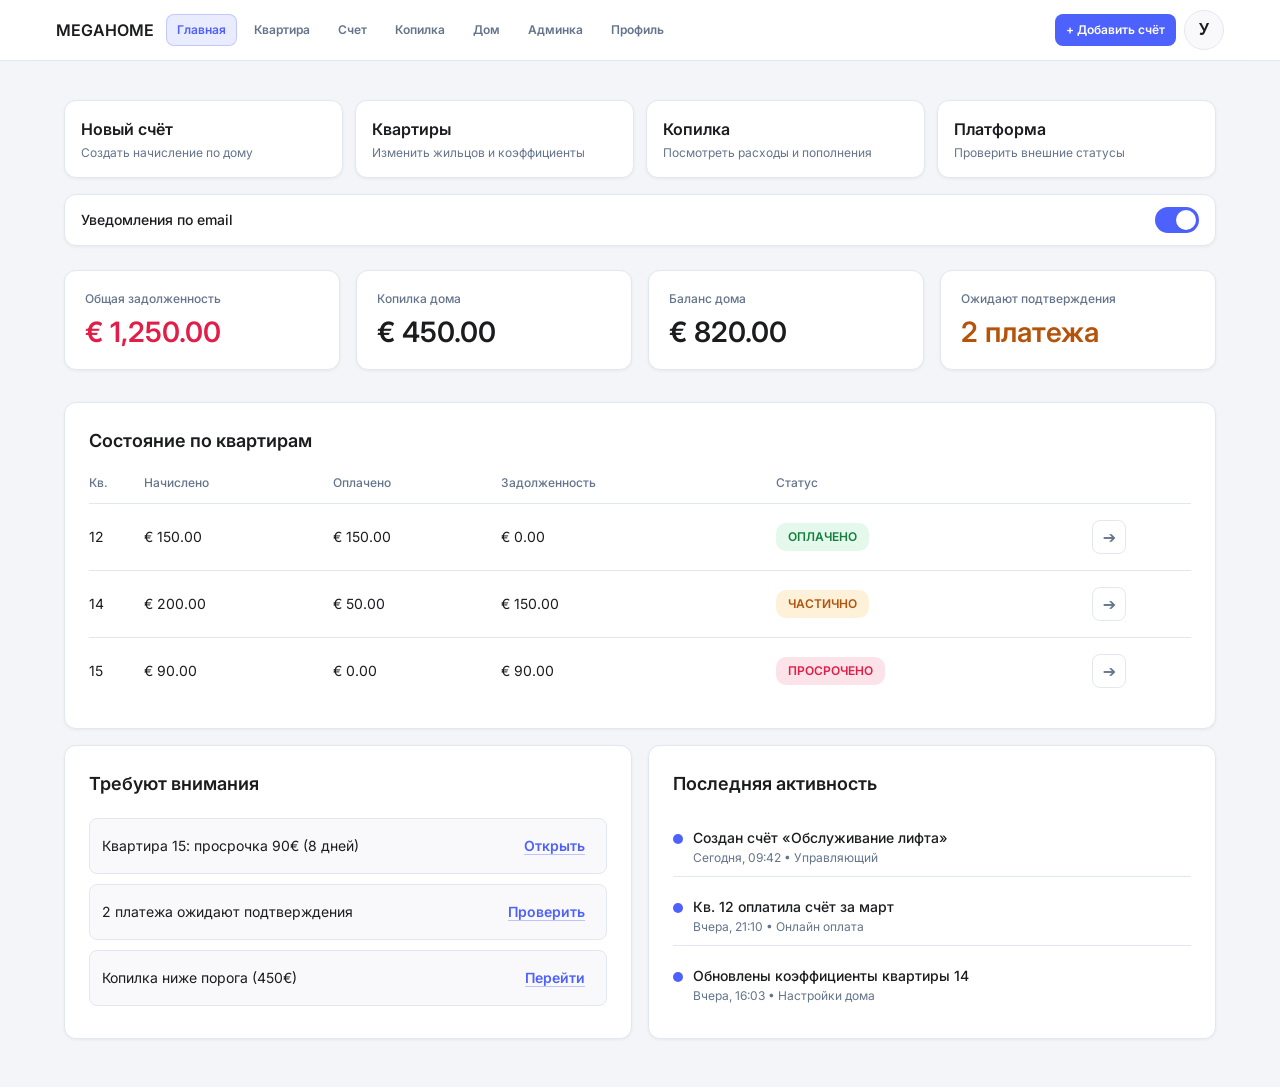
==== commit 46f961f9: "Refine navigation and unify dashboard interactions. Introduce a persistent global header across page" ====
--- a/index.html
+++ b/index.html
@@ -9,30 +9,52 @@
   <link href="https://fonts.googleapis.com/css2?family=Inter:wght@400;500;600&display=swap" rel="stylesheet">
   <link rel="stylesheet" href="style.css">
 </head>
-<body>
-
-  <div class="dashboard-wrapper">
-    <header class="top-bar">
-      <div class="brand brand-meta">
-        <h1>MEGAHOME</h1>
-        <span class="house-code">MEGAH0M3</span>
-        <a href="apartment.html" class="link-subtle brand-page-link">Моя квартира</a>
-      </div>
-      <div class="actions">
-        <a href="auth.html" class="link-subtle actions-form-link">Вход</a>
-        <a href="home-settings.html" class="link-subtle actions-form-link">Настройки дома</a>
-        <a href="platform-admin.html" class="link-subtle actions-form-link">Админка</a>
-        <a href="add-expense.html" class="link-subtle actions-form-link">Счёт на дом</a>
-        <button type="button" class="btn-primary" id="openAddAccountModal" aria-haspopup="dialog">
+<body class="has-global-nav">
+
+  <header class="global-nav" aria-label="Глобальная навигация">
+    <div class="global-nav-inner">
+      <a href="index.html" class="global-brand">MEGAHOME</a>
+      <nav class="global-links">
+        <a href="index.html" class="global-link is-active">Главная</a>
+        <a href="apartment.html" class="global-link">Квартира</a>
+        <a href="add-expense.html" class="global-link">Счет</a>
+        <a href="piggy-bank.html" class="global-link">Копилка</a>
+        <a href="home-settings.html" class="global-link">Дом</a>
+        <a href="platform-admin.html" class="global-link">Админка</a>
+        <a href="profile-settings.html" class="global-link">Профиль</a>
+      </nav>
+      <div class="global-nav-actions">
+        <button type="button" class="btn-primary btn-nav-compact" id="openAddAccountModal" aria-haspopup="dialog">
           + Добавить счёт
         </button>
-        <button type="button" class="profile-avatar" id="openProfileSheet" aria-haspopup="dialog" aria-label="Меню профиля">
+        <button type="button" class="profile-avatar profile-avatar--nav" id="openProfileSheet" aria-haspopup="dialog" aria-label="Меню профиля">
           У
         </button>
       </div>
-    </header>
-
+    </div>
+  </header>
+
+  <div class="dashboard-wrapper">
     <main class="content">
+      <section class="quick-actions">
+        <a href="add-expense.html" class="quick-action surface-card">
+          <span class="quick-action-title">Новый счёт</span>
+          <span class="quick-action-text">Создать начисление по дому</span>
+        </a>
+        <a href="home-settings.html" class="quick-action surface-card">
+          <span class="quick-action-title">Квартиры</span>
+          <span class="quick-action-text">Изменить жильцов и коэффициенты</span>
+        </a>
+        <a href="piggy-bank.html" class="quick-action surface-card">
+          <span class="quick-action-title">Копилка</span>
+          <span class="quick-action-text">Посмотреть расходы и пополнения</span>
+        </a>
+        <a href="platform-admin.html" class="quick-action surface-card">
+          <span class="quick-action-title">Платформа</span>
+          <span class="quick-action-text">Проверить внешние статусы</span>
+        </a>
+      </section>
+
       <div class="toggle-row toggle-row--wide">
         <span class="toggle-label" id="label-email-notify">Уведомления по email</span>
         <label class="toggle">
@@ -100,6 +122,53 @@
             </tr>
           </tbody>
         </table>
+      </section>
+
+      <section class="dashboard-grid">
+        <article class="data-section surface-card">
+          <h3 class="section-title">Требуют внимания</h3>
+          <ul class="attention-list">
+            <li class="attention-item">
+              <span class="attention-text">Квартира 15: просрочка 90€ (8 дней)</span>
+              <a href="apartment.html" class="hs-btn-text">Открыть</a>
+            </li>
+            <li class="attention-item">
+              <span class="attention-text">2 платежа ожидают подтверждения</span>
+              <a href="platform-admin.html" class="hs-btn-text">Проверить</a>
+            </li>
+            <li class="attention-item">
+              <span class="attention-text">Копилка ниже порога (450€)</span>
+              <a href="piggy-bank.html" class="hs-btn-text">Перейти</a>
+            </li>
+          </ul>
+        </article>
+
+        <article class="data-section surface-card">
+          <h3 class="section-title">Последняя активность</h3>
+          <ul class="activity-list">
+            <li class="activity-item">
+              <span class="activity-dot"></span>
+              <div>
+                <p class="activity-title">Создан счёт «Обслуживание лифта»</p>
+                <p class="activity-meta">Сегодня, 09:42 • Управляющий</p>
+              </div>
+            </li>
+            <li class="activity-item">
+              <span class="activity-dot"></span>
+              <div>
+                <p class="activity-title">Кв. 12 оплатила счёт за март</p>
+                <p class="activity-meta">Вчера, 21:10 • Онлайн оплата</p>
+              </div>
+            </li>
+            <li class="activity-item">
+              <span class="activity-dot"></span>
+              <div>
+                <p class="activity-title">Обновлены коэффициенты квартиры 14</p>
+                <p class="activity-meta">Вчера, 16:03 • Настройки дома</p>
+              </div>
+            </li>
+          </ul>
+        </article>
       </section>
     </main>
   </div>
--- a/style.css
+++ b/style.css
@@ -62,6 +62,107 @@
   font-weight: 400;
   letter-spacing: 0;
   -webkit-font-smoothing: antialiased;
+}
+
+body.has-global-nav {
+  padding-top: 76px;
+}
+
+.global-nav {
+  position: fixed;
+  top: 0;
+  left: 0;
+  right: 0;
+  z-index: 1200;
+  background: rgba(255, 255, 255, 0.92);
+  backdrop-filter: blur(10px);
+  -webkit-backdrop-filter: blur(10px);
+  border-bottom: 1px solid var(--color-border);
+}
+
+.global-nav-inner {
+  max-width: 1200px;
+  margin: 0 auto;
+  padding: 10px 16px;
+  display: flex;
+  align-items: center;
+  gap: 12px;
+}
+
+.global-brand {
+  font-size: var(--s2-size);
+  line-height: var(--s2-lh);
+  font-weight: 600;
+  color: var(--color-text);
+  text-decoration: none;
+  white-space: nowrap;
+}
+
+.global-links {
+  display: flex;
+  align-items: center;
+  gap: 6px;
+  flex-wrap: wrap;
+  flex: 1;
+}
+
+.global-link {
+  display: inline-flex;
+  align-items: center;
+  justify-content: center;
+  min-height: 32px;
+  padding: 6px 10px;
+  border-radius: var(--radius-sm);
+  border: 1px solid transparent;
+  color: var(--color-text-muted);
+  text-decoration: none;
+  font-size: var(--c1-size);
+  line-height: var(--c1-lh);
+  font-weight: 600;
+  transition: color 0.15s ease, background-color 0.15s ease, border-color 0.15s ease;
+}
+
+.global-link:hover {
+  color: var(--color-primary);
+  background: rgba(77, 97, 252, 0.08);
+}
+
+.global-link.is-active {
+  color: var(--color-primary);
+  background: rgba(77, 97, 252, 0.12);
+  border-color: rgba(77, 97, 252, 0.26);
+}
+
+.global-nav-actions {
+  display: flex;
+  align-items: center;
+  gap: 8px;
+}
+
+.btn-nav-compact {
+  min-height: 32px;
+  padding: 6px 10px;
+  border-radius: var(--radius-sm);
+  font-size: var(--c1-size);
+  line-height: var(--c1-lh);
+}
+
+.global-nav-actions .btn-primary.btn-nav-compact {
+  min-height: 32px;
+  padding: 6px 10px;
+  font-size: var(--c1-size);
+  line-height: var(--c1-lh);
+  border-radius: var(--radius-sm);
+}
+
+.profile-avatar--nav {
+  width: 40px;
+  height: 40px;
+}
+
+body.page-charge-drawer.has-global-nav .drawer-overlay {
+  top: 76px;
+  height: calc(100vh - 76px);
 }
 
 /* Типографика */
@@ -2539,6 +2640,157 @@
   cursor: not-allowed;
 }
 
+/* Home page redesigned header and sections */
+.home-header {
+  padding: 18px 20px;
+  margin-bottom: 20px;
+}
+
+.home-header-top {
+  display: flex;
+  justify-content: space-between;
+  align-items: center;
+  gap: 12px;
+  margin-bottom: 14px;
+}
+
+.home-menu {
+  display: flex;
+  align-items: center;
+  gap: 8px;
+  flex-wrap: wrap;
+}
+
+.home-menu-link {
+  display: inline-flex;
+  align-items: center;
+  justify-content: center;
+  min-height: 36px;
+  padding: 8px 12px;
+  border-radius: var(--radius-sm);
+  border: 1px solid transparent;
+  color: var(--color-text-muted);
+  text-decoration: none;
+  font-size: var(--b3-size);
+  line-height: var(--b3-lh);
+  font-weight: 500;
+  transition: color 0.15s ease, background-color 0.15s ease, border-color 0.15s ease;
+}
+
+.home-menu-link:hover {
+  color: var(--color-primary);
+  background: rgba(77, 97, 252, 0.06);
+}
+
+.home-menu-link.is-active {
+  color: var(--color-primary);
+  background: rgba(77, 97, 252, 0.12);
+  border-color: rgba(77, 97, 252, 0.25);
+}
+
+.quick-actions {
+  display: grid;
+  grid-template-columns: repeat(auto-fit, minmax(220px, 1fr));
+  gap: 12px;
+  margin-bottom: 16px;
+}
+
+.quick-action {
+  display: flex;
+  flex-direction: column;
+  gap: 4px;
+  padding: 16px;
+  border-radius: var(--radius-md);
+  text-decoration: none;
+  transition: border-color 0.15s ease, box-shadow 0.15s ease, transform 0.08s ease;
+}
+
+.quick-action:hover {
+  border-color: rgba(77, 97, 252, 0.4);
+  box-shadow: 0 6px 18px rgba(77, 97, 252, 0.1);
+  transform: translateY(-1px);
+}
+
+.quick-action-title {
+  color: var(--color-text);
+  font-size: var(--s2-size);
+  line-height: var(--s2-lh);
+  font-weight: 600;
+}
+
+.quick-action-text {
+  color: var(--color-text-muted);
+  font-size: var(--c1-size);
+  line-height: var(--c1-lh);
+}
+
+.dashboard-grid {
+  margin-top: 16px;
+  display: grid;
+  grid-template-columns: repeat(auto-fit, minmax(320px, 1fr));
+  gap: 16px;
+}
+
+.attention-list,
+.activity-list {
+  list-style: none;
+  display: flex;
+  flex-direction: column;
+  gap: 10px;
+}
+
+.attention-item {
+  display: flex;
+  justify-content: space-between;
+  align-items: center;
+  gap: 12px;
+  padding: 12px;
+  border: 1px solid var(--color-border);
+  border-radius: var(--radius-sm);
+  background: var(--color-bg-muted);
+}
+
+.attention-text {
+  color: var(--color-text);
+  font-size: var(--b3-size);
+  line-height: var(--b3-lh);
+}
+
+.activity-item {
+  display: flex;
+  align-items: flex-start;
+  gap: 10px;
+  padding: 10px 0;
+  border-bottom: 1px solid var(--color-border);
+}
+
+.activity-item:last-child {
+  border-bottom: none;
+}
+
+.activity-dot {
+  width: 10px;
+  height: 10px;
+  border-radius: 50%;
+  background: var(--color-primary);
+  margin-top: 6px;
+  flex-shrink: 0;
+}
+
+.activity-title {
+  color: var(--color-text);
+  font-size: var(--b3-size);
+  line-height: var(--b3-lh);
+  font-weight: 500;
+}
+
+.activity-meta {
+  color: var(--color-text-muted);
+  font-size: var(--c1-size);
+  line-height: var(--c1-lh);
+  margin-top: 2px;
+}
+
 /* DS fields: period + category */
 .ds-field-wrap {
   position: relative;
